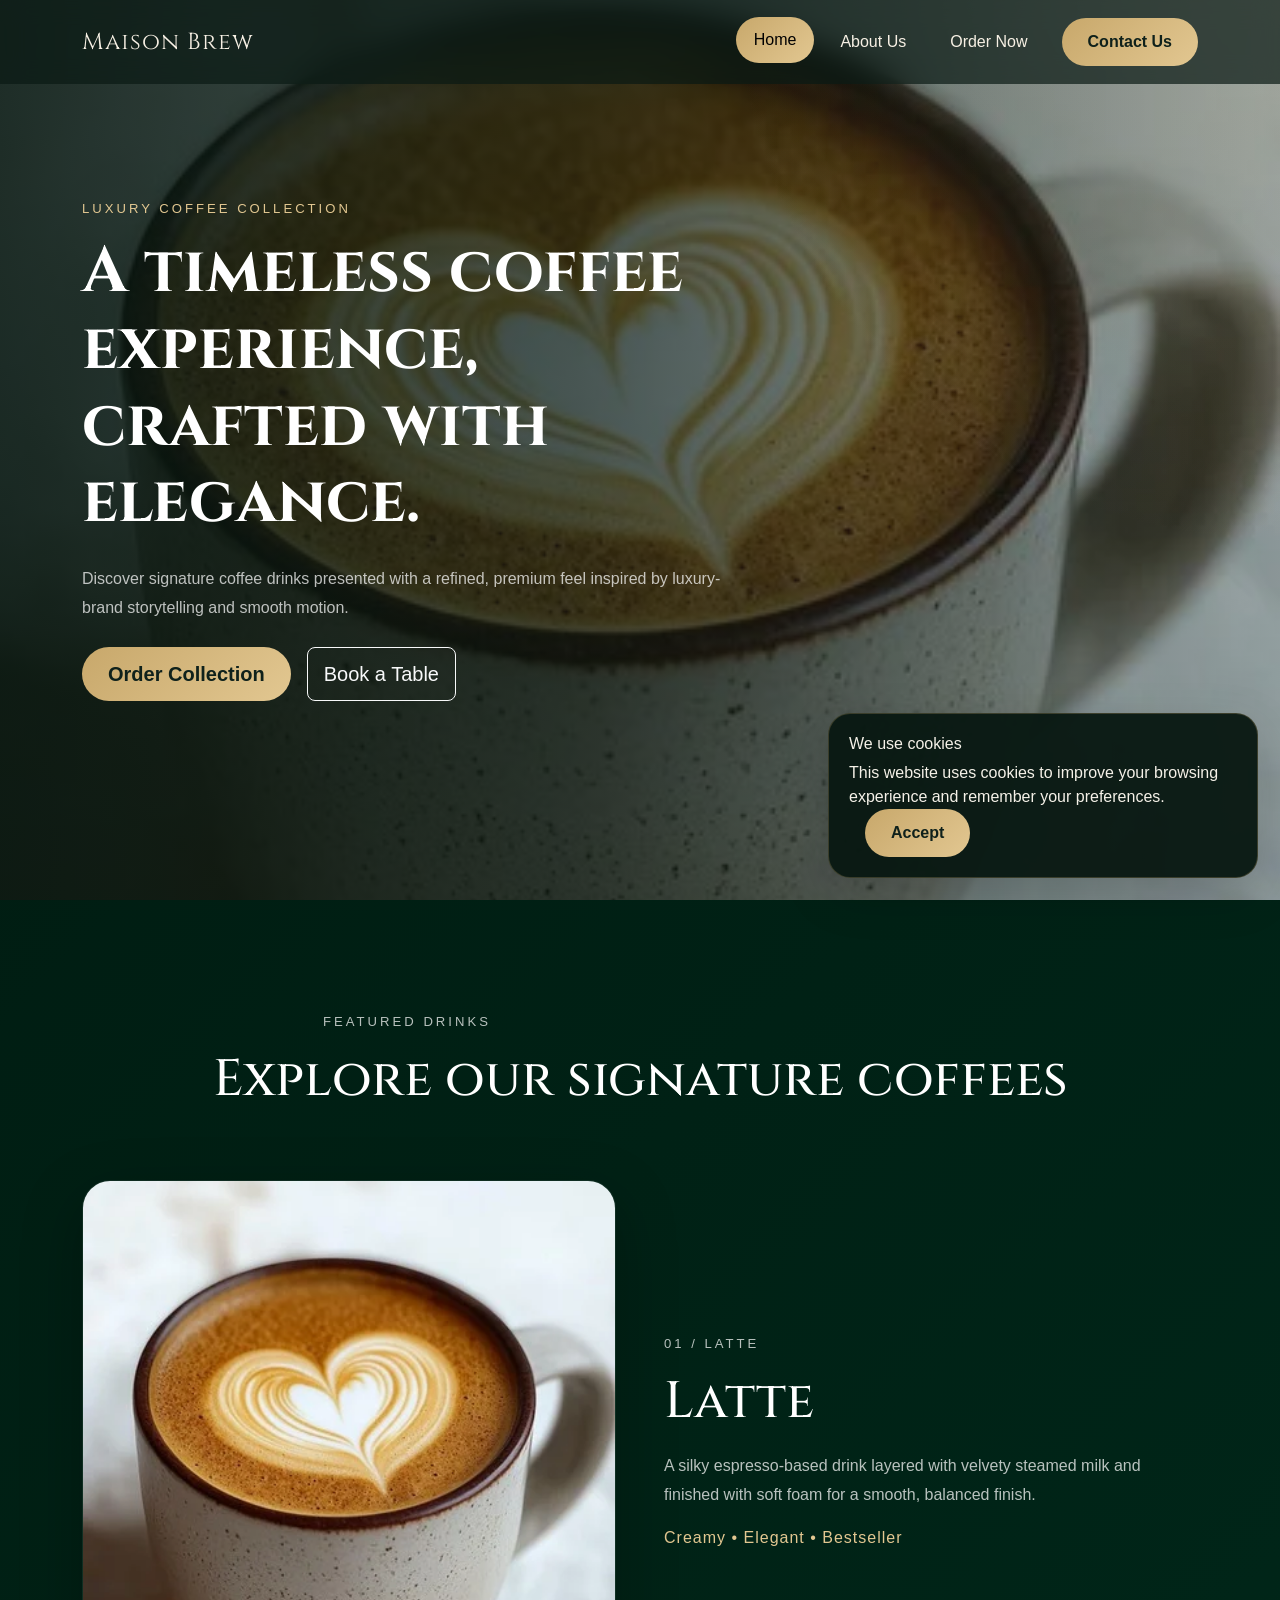
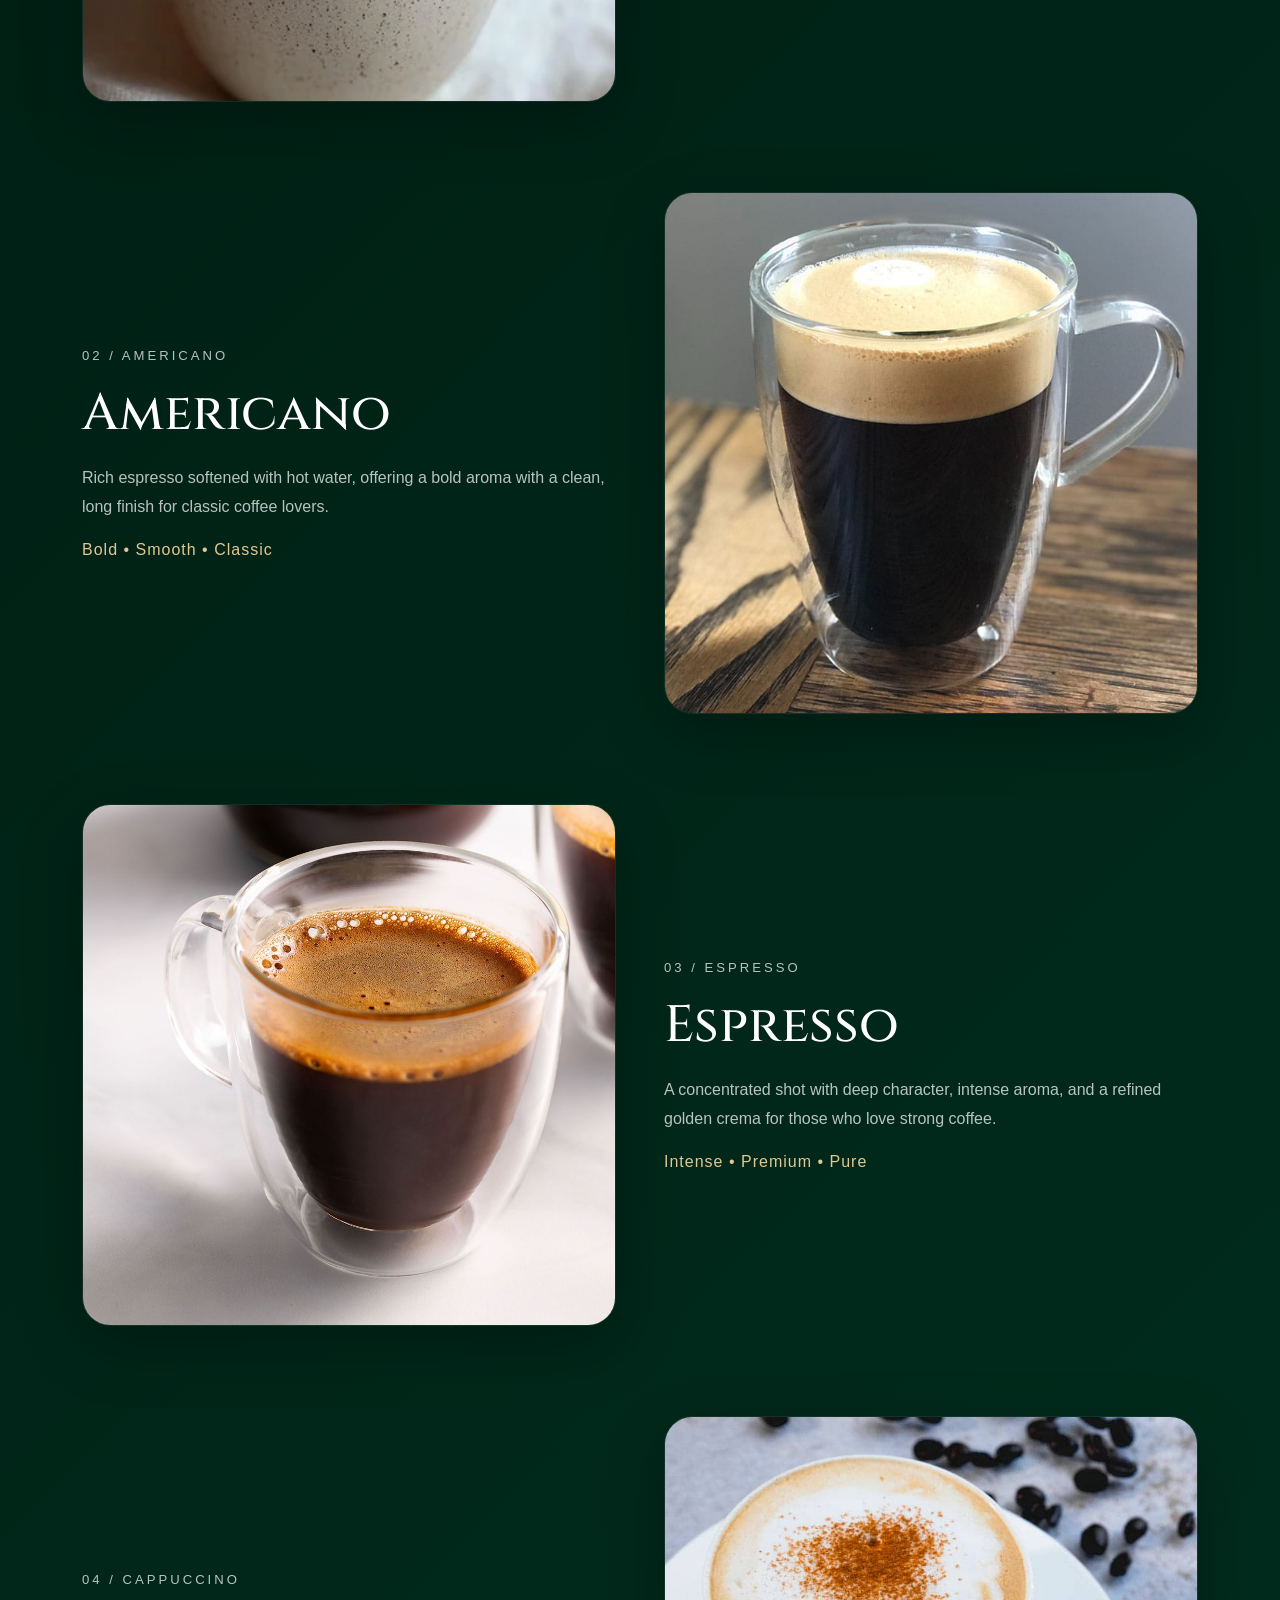
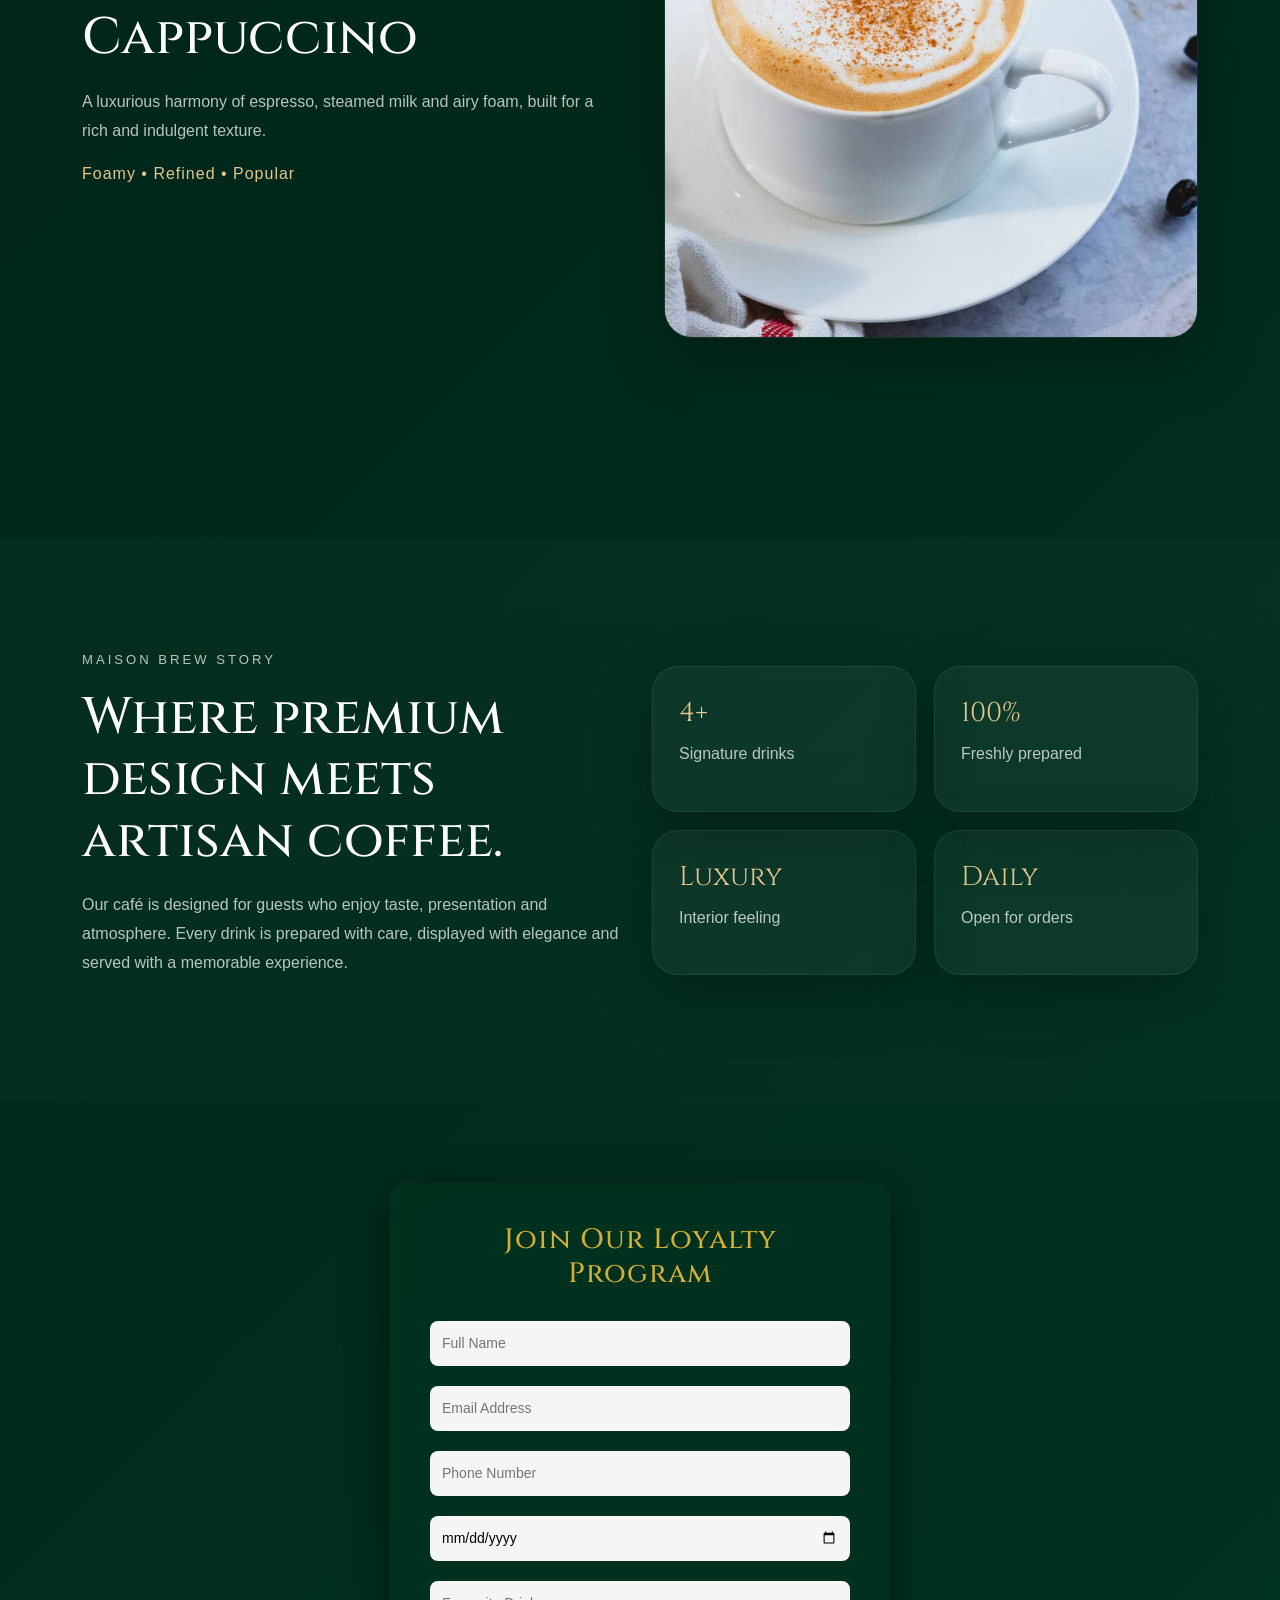
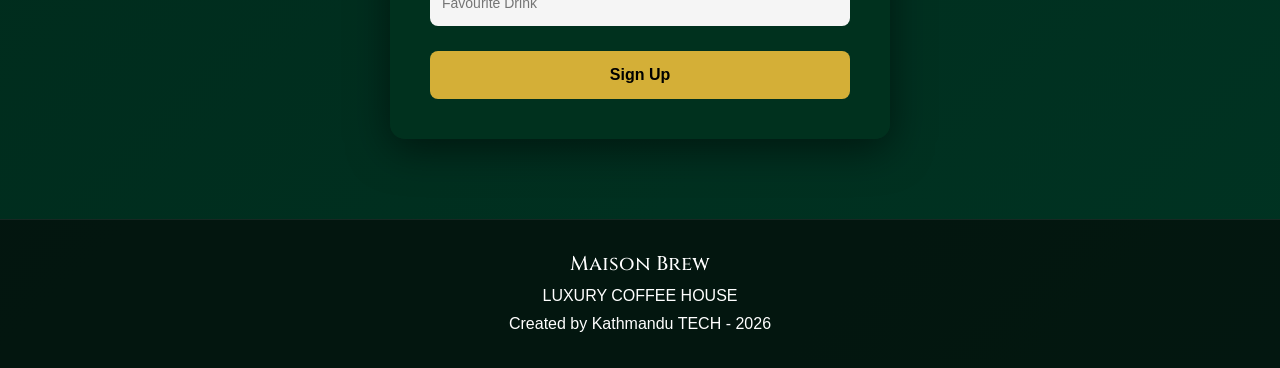
==== index.html @ ec9423c6 "Add files via upload" ====
<!DOCTYPE html>
<html lang="en">
<head>
  <meta charset="UTF-8" />
  <meta name="viewport" content="width=device-width, initial-scale=1.0" />
  <title>Maison Brew | Luxury Coffee House</title>
  <link rel="preconnect" href="https://fonts.googleapis.com">
  <link rel="preconnect" href="https://fonts.gstatic.com" crossorigin>
  <link href="https://fonts.googleapis.com/css2?family=Cinzel:wght@400;500;600;700&family=Inter:wght@300;400;500;600;700&display=swap" rel="stylesheet">
  <link href="https://cdn.jsdelivr.net/npm/bootstrap@5.3.3/dist/css/bootstrap.min.css" rel="stylesheet">
  <link rel="stylesheet" href="style.css" />
</head>
<body>
  <div id="loader">
    <div class="loader-logo">MB</div>
  </div>

  <div id="cookieBanner" class="cookie-banner shadow-lg d-none">
    <div>
      <h6>We use cookies</h6>
      <p class="mb-0">This website uses cookies to improve your browsing experience and remember your preferences.</p>
    </div>
    <button class="btn btn-gold ms-lg-3 mt-3 mt-lg-0" id="acceptCookies">Accept</button>
  </div>

  <nav class="navbar navbar-expand-lg luxury-navbar fixed-top">
    <div class="container">
      <a class="navbar-brand logo-mark" href="index.html" onclick="window.location.href='index.html'">Maison Brew</a>
      <button class="navbar-toggler border-0 shadow-none" type="button" data-bs-toggle="collapse" data-bs-target="#mainNav">
        <span class="navbar-toggler-icon"></span>
      </button>
      <div class="collapse navbar-collapse" id="mainNav">
        <ul class="navbar-nav ms-auto align-items-lg-center gap-lg-2">
          <li class="nav-item"><a class="nav-link nav-pill active" href="index.html">Home</a></li>
          <li class="nav-item"><a class="nav-link nav-pill" href="about.html" target="_blank">About Us</a></li>
          <li class="nav-item"><a class="nav-link nav-pill" href="order.html" target="_blank">Order Now</a></li>
          <li class="nav-item"><button class="btn btn-gold nav-contact-btn" data-bs-toggle="modal" data-bs-target="#contactModal">Contact Us</button></li>
        </ul>
      </div>
    </div>
  </nav>

  <header class="hero-section d-flex align-items-center">
    <div class="hero-overlay"></div>
    <div class="container position-relative">
      <div class="row align-items-center min-vh-100">
        <div class="col-lg-7 reveal-up">
          <p class="luxury-kicker">Luxury Coffee Collection</p>
          <h1 class="display-3 fw-bold luxury-title mb-4">A timeless coffee experience, crafted with elegance.</h1>
          <p class="hero-text luxury-text mb-4">Discover signature coffee drinks presented with a refined, premium feel inspired by luxury-brand storytelling and smooth motion.</p>
          <div class="d-flex flex-wrap gap-3">
            <a href="order.html" target="_blank" class="btn btn-gold btn-lg">Order Collection</a>
            <button class="btn btn-outline-light btn-lg" data-bs-toggle="modal" data-bs-target="#contactModal">Book a Table</button>
          </div>
        </div>
      </div>
    </div>
  </header>

  <section class="showcase-section section-space">
    <div class="container">
      <div class="section-heading text-center reveal-up">
        <p class="luxury-kicker">Featured Drinks</p>
        <h2>Explore our signature coffees</h2>
      </div>

      <div class="drink-card row align-items-center g-5 reveal-up">
        <div class="col-lg-6">
          <div class="image-frame floating-card">
            <img src="latte.jpg" alt="Latte" class="img-fluid rounded-4">
          </div>
        </div>
        <div class="col-lg-6">
          <p class="luxury-kicker">01 / Latte</p>
          <h3>Latte</h3>
          <p>A silky espresso-based drink layered with velvety steamed milk and finished with soft foam for a smooth, balanced finish.</p>
          <div class="drink-meta">Creamy • Elegant • Bestseller</div>
        </div>
      </div>

      <div class="drink-card row align-items-center g-5 flex-lg-row-reverse reveal-up">
        <div class="col-lg-6">
          <div class="image-frame floating-card">
            <img src="americano.jpg" alt="Americano" class="img-fluid rounded-4">
          </div>
        </div>
        <div class="col-lg-6">
          <p class="luxury-kicker">02 / Americano</p>
          <h3>Americano</h3>
          <p>Rich espresso softened with hot water, offering a bold aroma with a clean, long finish for classic coffee lovers.</p>
          <div class="drink-meta">Bold • Smooth • Classic</div>
        </div>
      </div>

      <div class="drink-card row align-items-center g-5 reveal-up">
        <div class="col-lg-6">
          <div class="image-frame floating-card">
            <img src="espresso.jpg" alt="Espresso" class="img-fluid rounded-4">
          </div>
        </div>
        <div class="col-lg-6">
          <p class="luxury-kicker">03 / Espresso</p>
          <h3>Espresso</h3>
          <p>A concentrated shot with deep character, intense aroma, and a refined golden crema for those who love strong coffee.</p>
          <div class="drink-meta">Intense • Premium • Pure</div>
        </div>
      </div>

      <div class="drink-card row align-items-center g-5 flex-lg-row-reverse reveal-up">
        <div class="col-lg-6">
          <div class="image-frame floating-card">
            <img src="cappuccino.jpg" alt="Cappuccino" class="img-fluid rounded-4">
          </div>
        </div>
        <div class="col-lg-6">
          <p class="luxury-kicker">04 / Cappuccino</p>
          <h3>Cappuccino</h3>
          <p>A luxurious harmony of espresso, steamed milk and airy foam, built for a rich and indulgent texture.</p>
          <div class="drink-meta">Foamy • Refined • Popular</div>
        </div>
      </div>
    </div>
  </section>

  <section class="experience-section section-space reveal-up">
    <div class="container">
      <div class="row g-4 align-items-center">
        <div class="col-lg-6">
          <p class="luxury-kicker">Maison Brew Story</p>
          <h2>Where premium design meets artisan coffee.</h2>
          <p>Our café is designed for guests who enjoy taste, presentation and atmosphere. Every drink is prepared with care, displayed with elegance and served with a memorable experience.</p>
        </div>
        <div class="col-lg-6">
          <div class="stat-grid">
            <div class="stat-box"><span>4+</span><p>Signature drinks</p></div>
            <div class="stat-box"><span>100%</span><p>Freshly prepared</p></div>
            <div class="stat-box"><span>Luxury</span><p>Interior feeling</p></div>
            <div class="stat-box"><span>Daily</span><p>Open for orders</p></div>
          </div>
        </div>
      </div>
    </div>
  </section>

  <div class="loyalty-box">
  <h2>Join Our Loyalty Program</h2>
  <form id="loyaltyForm">
    <input type="text" id="loyaltyName" placeholder="Full Name" required>
    <input type="email" id="loyaltyEmail" placeholder="Email Address" required>
    <input type="tel" id="loyaltyPhone" placeholder="Phone Number" required>
    <input type="date" id="loyaltyBirthday" required>
    <input type="text" id="loyaltyDrink" placeholder="Favourite Drink">
    <button type="submit">Sign Up</button>
  </form>
</div>

  <footer class="footer-section text-center">
    <div class="container">
      <h5>Maison Brew</h5>
      <p class="mb-1">LUXURY COFFEE HOUSE</p>
      <p class="mb-0">Created by Kathmandu TECH - 2026</p>
    </div>
  </footer>

  <div class="modal fade" id="contactModal" tabindex="-1" aria-hidden="true">
    <div class="modal-dialog modal-dialog-centered">
      <div class="modal-content contact-modal">
        <div class="modal-header border-0">
          <h5 class="modal-title">Contact Us</h5>
          <button type="button" class="btn-close btn-close-white" data-bs-dismiss="modal"></button>
        </div>
        <div class="modal-body">
          <form id="contactForm">
            <div class="mb-3">
              <label class="form-label">Customer Name</label>
              <input type="text" class="form-control" id="customerName" required>
            </div>
            <div class="mb-3">
              <label class="form-label">Email</label>
              <input type="email" class="form-control" id="customerEmail" required>
            </div>
            <div class="mb-3">
              <label class="form-label">Phone Number</label>
              <input type="tel" class="form-control" id="customerPhone" required>
            </div>
            <div class="mb-3">
              <label class="form-label">Question / Request</label>
              <textarea class="form-control" id="customerMessage" rows="4" required></textarea>
            </div>
            <button type="submit" class="btn btn-gold w-100">Save Request</button>
          </form>
          <div id="formAlert" class="alert alert-success mt-3 d-none">Your request has been saved in the browser successfully.</div>
        </div>
      </div>
    </div>
  </div>

  <script src="https://cdn.jsdelivr.net/npm/bootstrap@5.3.3/dist/js/bootstrap.bundle.min.js"></script>
  <script src="script.js"></script>
</body>
</html>
---- style.css ----
:root {
  --forest: #0f2c24;
  --forest-soft: #16392f;
  --gold: #c8a86b;
  --gold-soft: #e2c791;
  --cream: #f7f0e4;
  --text: #f5f1e8;
  --muted: rgba(255,255,255,0.72);
  --shadow: 0 20px 60px rgba(0, 0, 0, 0.28);
}

* {
  margin: 0;
  padding: 0;
  box-sizing: border-box;
  scroll-behavior: smooth;
}

body {
  font-family: 'Inter', sans-serif;
  background: linear-gradient(180deg, #081811 0%, #0d241d 40%, #102d24 100%);
  color: var(--text);
  overflow-x: hidden;
}

h1, h2, h3, h4, h5, .logo-mark {
  font-family: 'Cinzel', serif;
}

#loader {
  position: fixed;
  inset: 0;
  background: #081811;
  display: flex;
  align-items: center;
  justify-content: center;
  z-index: 9999;
  transition: opacity 0.6s ease, visibility 0.6s ease;
}

#loader.hide {
  opacity: 0;
  visibility: hidden;
}

.loader-logo {
  width: 90px;
  height: 90px;
  border: 1px solid rgba(200,168,107,0.5);
  border-radius: 50%;
  display: flex;
  align-items: center;
  justify-content: center;
  color: var(--gold);
  font-family: 'Cinzel', serif;
  font-size: 1.8rem;
  letter-spacing: 2px;
  animation: pulse 1.6s infinite ease-in-out;
}

@keyframes pulse {
  0%, 100% { transform: scale(1); opacity: 0.8; }
  50% { transform: scale(1.08); opacity: 1; }
}

.luxury-navbar {
  background: rgba(10, 27, 21, 0.7);
  backdrop-filter: blur(12px);
  padding: 18px 0;
  transition: all 0.4s ease;
}

.luxury-navbar.scrolled {
  background: rgba(7, 20, 15, 0.92);
  box-shadow: 0 10px 35px rgba(0,0,0,0.25);
  padding: 12px 0;
}

.logo-mark {
  color: var(--cream);
  font-size: 1.45rem;
  letter-spacing: 1px;
  text-decoration: none;
}

.logo-mark:hover { color: var(--gold-soft); }

.nav-pill {
  color: var(--cream);
  padding: 11px 18px !important;
  border-radius: 999px;
  position: relative;
  transition: all 0.35s ease;
}

.nav-pill:hover,
.nav-pill.active {
  color: var(--forest);
  background: linear-gradient(135deg, var(--gold), var(--gold-soft));
  transform: translateY(-2px);
}

.navbar a.loyalty-btn {
    background: transparent;
    border: 1px solid #d4af37;
    padding: 6px 12px;
    border-radius: 20px;
    transition: 0.3s;
}

.navbar a.loyalty-btn:hover {
    background: #d4af37;
    color: #000;
}

.btn-gold {
  background: linear-gradient(135deg, var(--gold), var(--gold-soft));
  color: #0f211b;
  border: none;
  font-weight: 700;
  padding: 12px 26px;
  border-radius: 999px;
  transition: all 0.35s ease;
}

.btn-gold:hover {
  transform: translateY(-3px);
  box-shadow: 0 12px 30px rgba(200,168,107,0.25);
  color: #0f211b;
}

.nav-contact-btn {
  margin-left: 8px;
}

.hero-section {
  min-height: 100vh;
  position: relative;
  background:
    linear-gradient(90deg, rgba(8, 24, 17, 0.90) 0%, rgba(8, 24, 17, 0.72) 45%, rgba(8, 24, 17, 0.35) 100%),
    url('latte.jpg') center/cover no-repeat;
}

.hero-overlay {
  position: absolute;
  inset: 0;
  background: radial-gradient(circle at top right, rgba(200,168,107,0.16), transparent 35%);
}

.luxury-kicker {
  color: var(--gold-soft);
  text-transform: uppercase;
  letter-spacing: 3px;
  font-size: 0.82rem;
  margin-bottom: 15px;
}

.luxury-title {
  max-width: 820px;
}

.hero-text, .section-heading p, .inner-text {
  color: var(--muted);
  max-width: 650px;
  line-height: 1.8;
}

.section-space {
  padding: 110px 0;
}

.section-heading {
  margin-bottom: 70px;
}

.drink-card {
  margin-bottom: 90px;
}

.image-frame {
  position: relative;
  border-radius: 28px;
  overflow: hidden;
  box-shadow: var(--shadow);
  border: 1px solid rgba(255,255,255,0.06);
}

.image-frame img {
  width: 100%;
  height: 520px;
  object-fit: cover;
  transition: transform 0.8s ease;
}

.image-frame:hover img {
  transform: scale(1.06);
}

.image-label {
  position: absolute;
  bottom: 20px;
  left: 20px;
  background: rgba(8, 24, 17, 0.82);
  border: 1px solid rgba(200,168,107,0.4);
  color: var(--cream);
  padding: 8px 14px;
  border-radius: 999px;
  font-size: 0.9rem;
}

.drink-card h3,
.section-heading h2,
.experience-section h2,
.inner-hero h1,
.order-hero h1 {
  font-size: clamp(2rem, 4vw, 3.2rem);
  margin-bottom: 20px;
}

.drink-card p,
.experience-section p {
  color: var(--muted);
  line-height: 1.8;
}

.drink-meta {
  color: var(--gold-soft);
  letter-spacing: 1px;
  margin-top: 14px;
}

.experience-section {
  background: linear-gradient(180deg, rgba(255,255,255,0.02), rgba(255,255,255,0.01));
}

.stat-grid {
  display: grid;
  grid-template-columns: repeat(2, 1fr);
  gap: 18px;
}

.stat-box,
.product-card,
.cart-box {
  background: rgba(255,255,255,0.04);
  border: 1px solid rgba(255,255,255,0.08);
  border-radius: 26px;
  padding: 26px;
  box-shadow: var(--shadow);
}

.stat-box span {
  display: block;
  font-size: 1.7rem;
  color: var(--gold-soft);
  font-family: 'Cinzel', serif;
  margin-bottom: 6px;
}

.footer-section {
  border-top: 1px solid rgba(255,255,255,0.08);
  padding: 32px 0;
  background: rgba(5, 14, 10, 0.75);
}

.contact-modal {
  background: linear-gradient(180deg, #102c24 0%, #0b1f19 100%);
  color: var(--text);
  border: 1px solid rgba(255,255,255,0.08);
  border-radius: 24px;
}

.form-control {
  background: rgba(255,255,255,0.06);
  border: 1px solid rgba(255,255,255,0.10);
  color: white;
  border-radius: 14px;
  padding: 12px 14px;
}

.form-control:focus {
  box-shadow: 0 0 0 0.25rem rgba(200,168,107,0.15);
  border-color: rgba(200,168,107,0.7);
  background: rgba(255,255,255,0.08);
  color: white;
}

.form-control::placeholder {
  color: rgba(255,255,255,0.5);
}

.cookie-banner {
  position: fixed;
  right: 22px;
  bottom: 22px;
  max-width: 430px;
  z-index: 10000;
  background: rgba(9, 24, 18, 0.96);
  border: 1px solid rgba(200,168,107,0.25);
  color: var(--text);
  padding: 20px;
  border-radius: 22px;
}

.inner-page-body,
.order-page-body {
  min-height: 100vh;
  background: linear-gradient(180deg, #081811 0%, #0d241d 100%);
}

.inner-hero,
.order-hero {
  min-height: 48vh;
  padding: 120px 0 70px;
  background: radial-gradient(circle at top, rgba(200,168,107,0.15), transparent 28%);
}

.product-card img {
  width: 100%;
  height: 240px;
  object-fit: cover;
}

.product-card h4 {
  margin-bottom: 8px;
}

.price {
  color: var(--gold-soft);
  font-weight: 700;
  font-size: 1.1rem;
}

.cart-box {
  top: 120px;
}

.cart-item {
  display: flex;
  justify-content: space-between;
  gap: 15px;
  padding: 12px 0;
  border-bottom: 1px solid rgba(255,255,255,0.08);
}

.cart-item:last-child {
  border-bottom: none;
}

.reveal-up {
  opacity: 0;
  transform: translateY(40px);
  transition: opacity 0.9s ease, transform 0.9s ease;
}

.reveal-up.show {
  opacity: 1;
  transform: translateY(0);
}

.floating-card {
  animation: floaty 5.5s ease-in-out infinite;
}

@keyframes floaty {
  0%, 100% { transform: translateY(0px); }
  50% { transform: translateY(-10px); }
}

@media (max-width: 991px) {
  .nav-contact-btn {
    margin-left: 0;
    margin-top: 10px;
    width: 100%;
  }

  .stat-grid {
    grid-template-columns: 1fr;
  }

  .image-frame img {
    height: 380px;
  }
}

@media (max-width: 576px) {
  .section-space {
    padding: 80px 0;
  }

  .cookie-banner {
    left: 16px;
    right: 16px;
    bottom: 16px;
    max-width: none;
  }

  .product-card,
  .cart-box,
  .stat-box {
    padding: 20px;
  }
}

.loyalty-box {
    max-width: 500px;
    margin: 80px auto;
    padding: 40px;
    background: rgba(0, 50, 30, 0.9); /* deep green */
    border-radius: 15px;
    box-shadow: 0 10px 40px rgba(0,0,0,0.5);
    text-align: center;
    backdrop-filter: blur(10px);
    animation: fadeInUp 1s ease;
}

.loyalty-box h2 {
    color: #d4af37; /* gold */
    margin-bottom: 20px;
    font-size: 28px;
    letter-spacing: 1px;
}

.loyalty-box input {
    width: 100%;
    padding: 12px;
    margin: 10px 0;
    border: none;
    border-radius: 8px;
    outline: none;
    font-size: 14px;
    background: #f5f5f5;
    transition: 0.3s;
}

.loyalty-box input:focus {
    background: #ffffff;
    box-shadow: 0 0 10px rgba(212, 175, 55, 0.6);
}

.loyalty-box button {
    width: 100%;
    padding: 12px;
    margin-top: 15px;
    border: none;
    border-radius: 8px;
    background: #d4af37; /* gold */
    color: #000;
    font-weight: bold;
    font-size: 16px;
    cursor: pointer;
    transition: 0.3s;
}

.loyalty-box button:hover {
    background: #b8962e;
    transform: translateY(-2px);
    box-shadow: 0 5px 15px rgba(0,0,0,0.4);
}

@keyframes fadeInUp {
    from {
        opacity: 0;
        transform: translateY(30px);
    }
    to {
        opacity: 1;
        transform: translateY(0);
    }
}

body {
    background: linear-gradient(135deg, #001a10, #003322);
    color: white;
    font-family: 'Poppins', sans-serif;
}
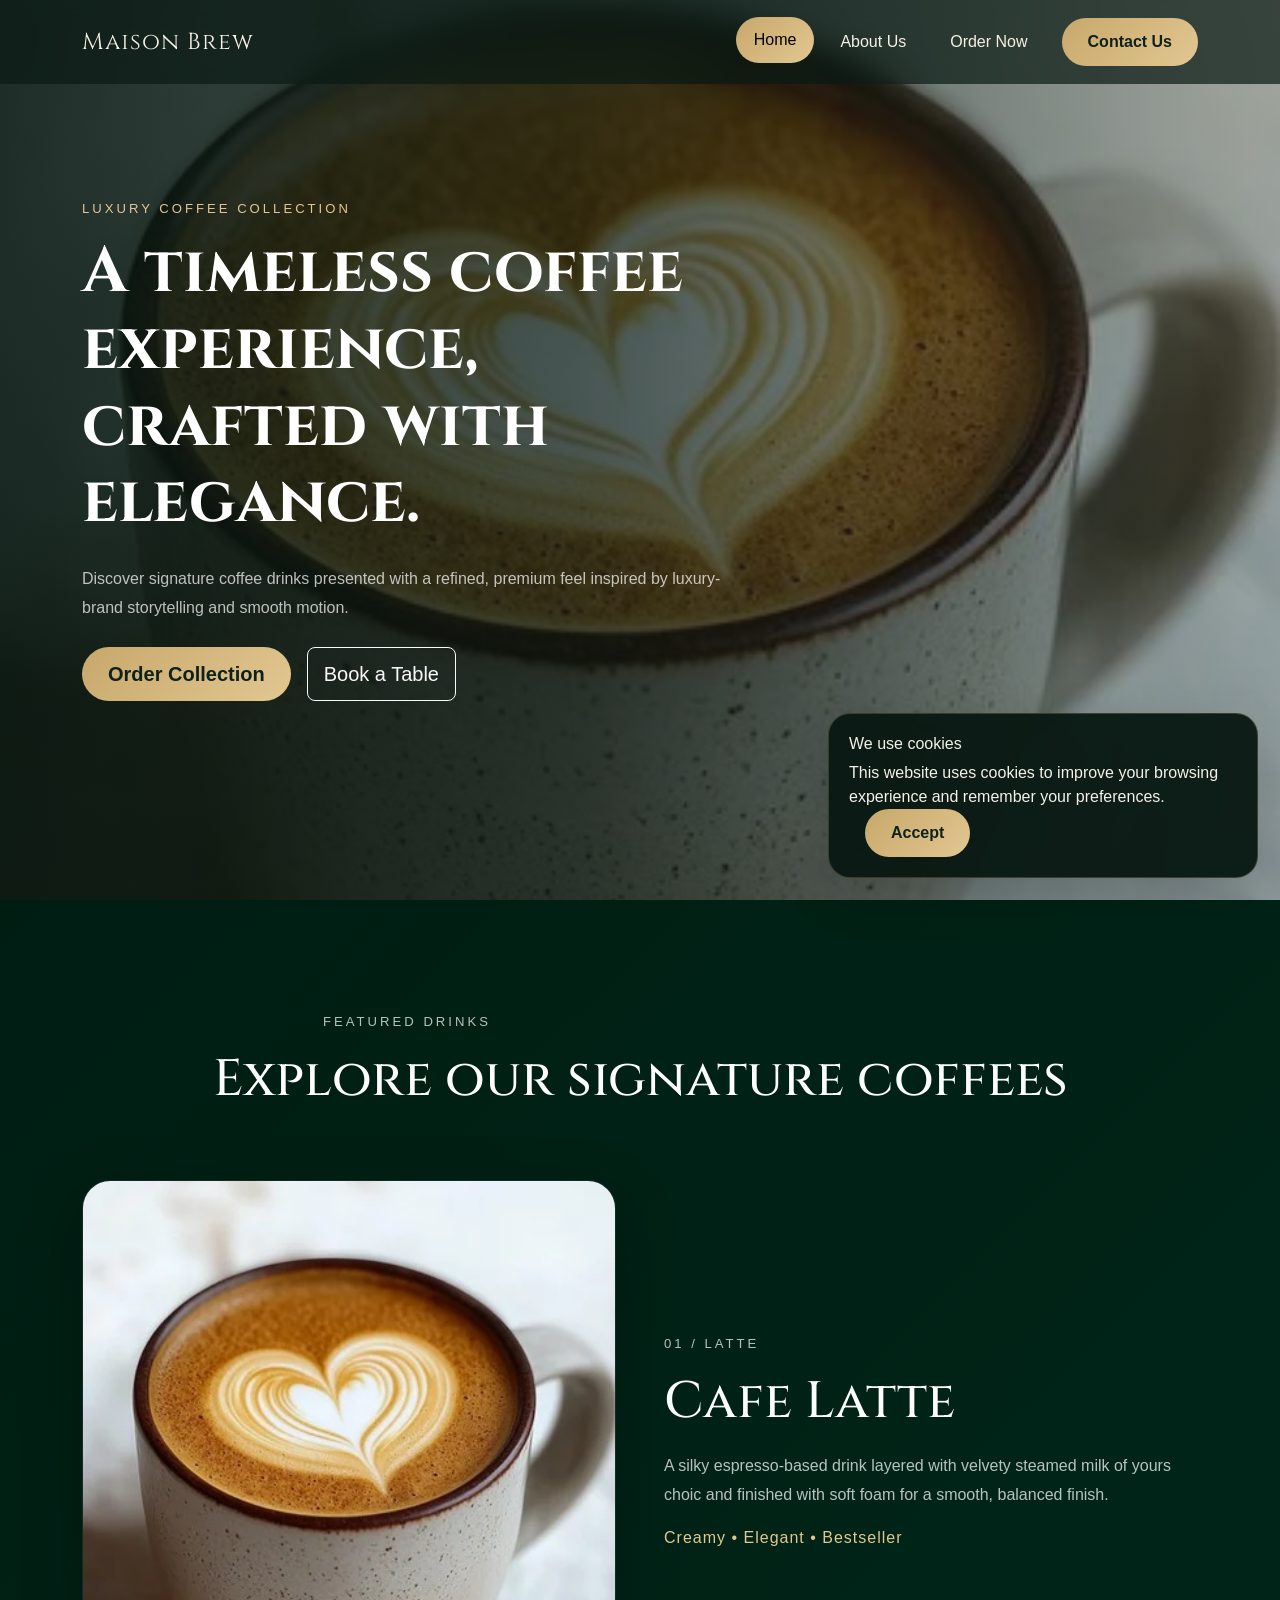
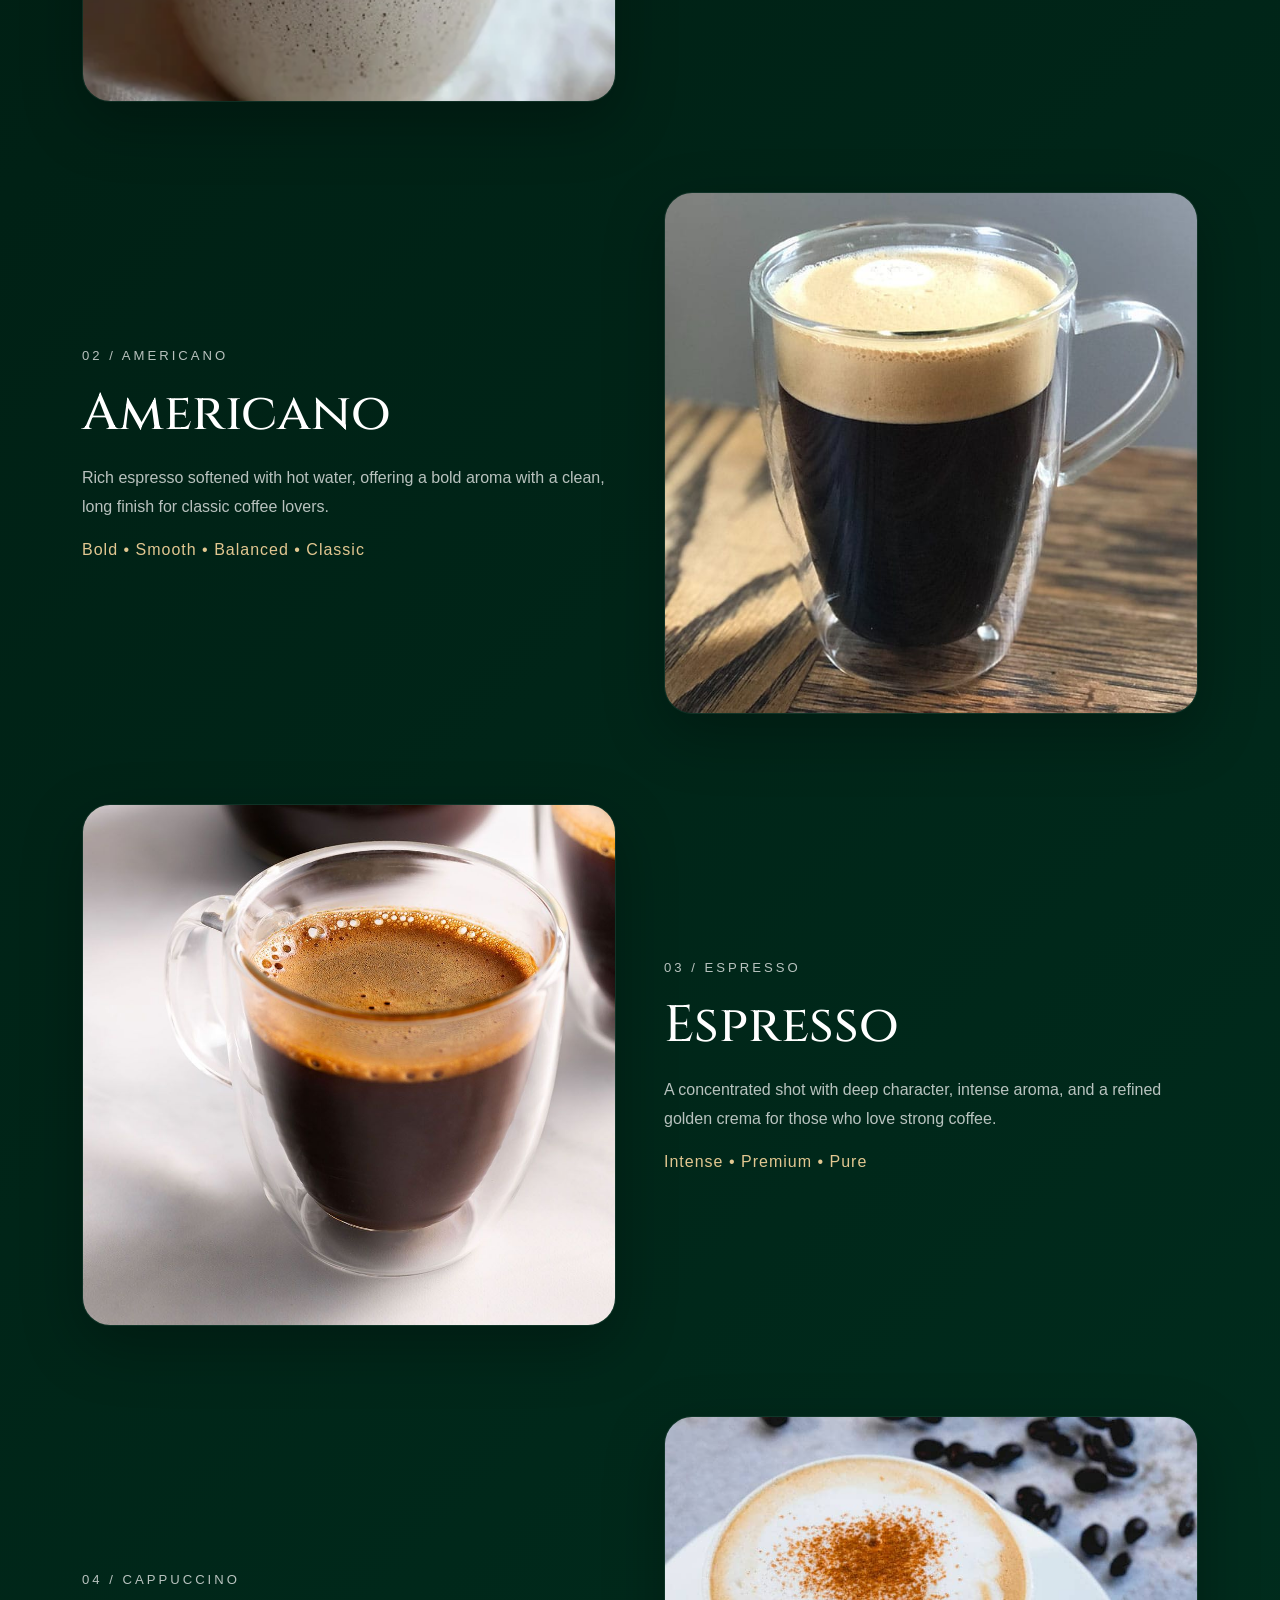
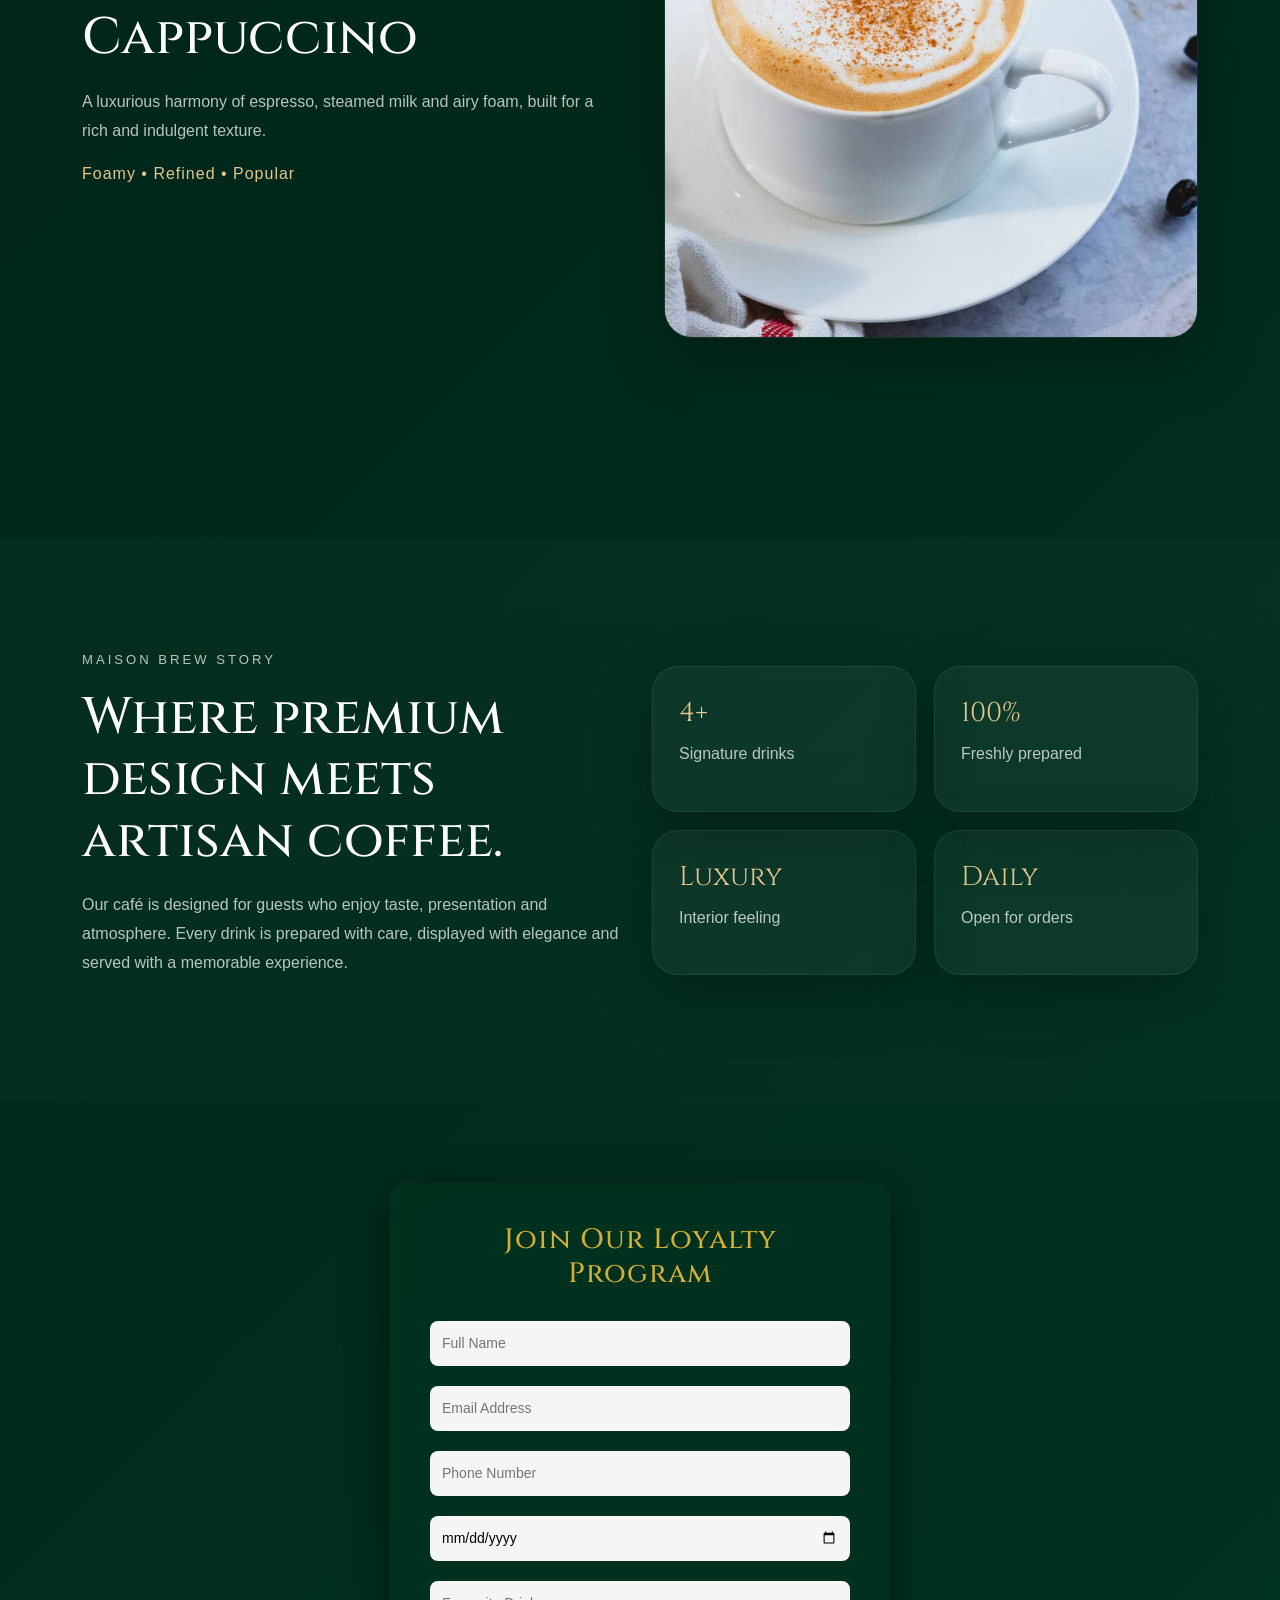
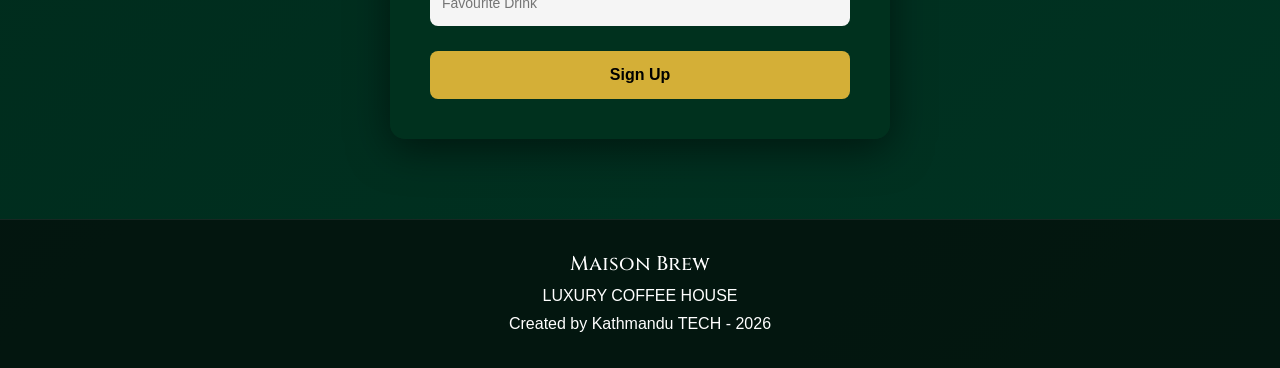
==== commit ea5b440e: "Update index.html Updated drink descriptions and names for clarity." ====
--- a/index.html
+++ b/index.html
@@ -14,7 +14,6 @@
   <div id="loader">
     <div class="loader-logo">MB</div>
   </div>
-
   <div id="cookieBanner" class="cookie-banner shadow-lg d-none">
     <div>
       <h6>We use cookies</h6>
@@ -22,7 +21,6 @@
     </div>
     <button class="btn btn-gold ms-lg-3 mt-3 mt-lg-0" id="acceptCookies">Accept</button>
   </div>
-
   <nav class="navbar navbar-expand-lg luxury-navbar fixed-top">
     <div class="container">
       <a class="navbar-brand logo-mark" href="index.html" onclick="window.location.href='index.html'">Maison Brew</a>
@@ -39,7 +37,6 @@
       </div>
     </div>
   </nav>
-
   <header class="hero-section d-flex align-items-center">
     <div class="hero-overlay"></div>
     <div class="container position-relative">
@@ -72,8 +69,8 @@
         </div>
         <div class="col-lg-6">
           <p class="luxury-kicker">01 / Latte</p>
-          <h3>Latte</h3>
-          <p>A silky espresso-based drink layered with velvety steamed milk and finished with soft foam for a smooth, balanced finish.</p>
+          <h3>Cafe Latte</h3>
+          <p>A silky espresso-based drink layered with velvety steamed milk of yours choic and finished with soft foam for a smooth, balanced finish.</p>
           <div class="drink-meta">Creamy • Elegant • Bestseller</div>
         </div>
       </div>
@@ -88,7 +85,7 @@
           <p class="luxury-kicker">02 / Americano</p>
           <h3>Americano</h3>
           <p>Rich espresso softened with hot water, offering a bold aroma with a clean, long finish for classic coffee lovers.</p>
-          <div class="drink-meta">Bold • Smooth • Classic</div>
+          <div class="drink-meta">Bold • Smooth • Balanced • Classic</div>
         </div>
       </div>
 
